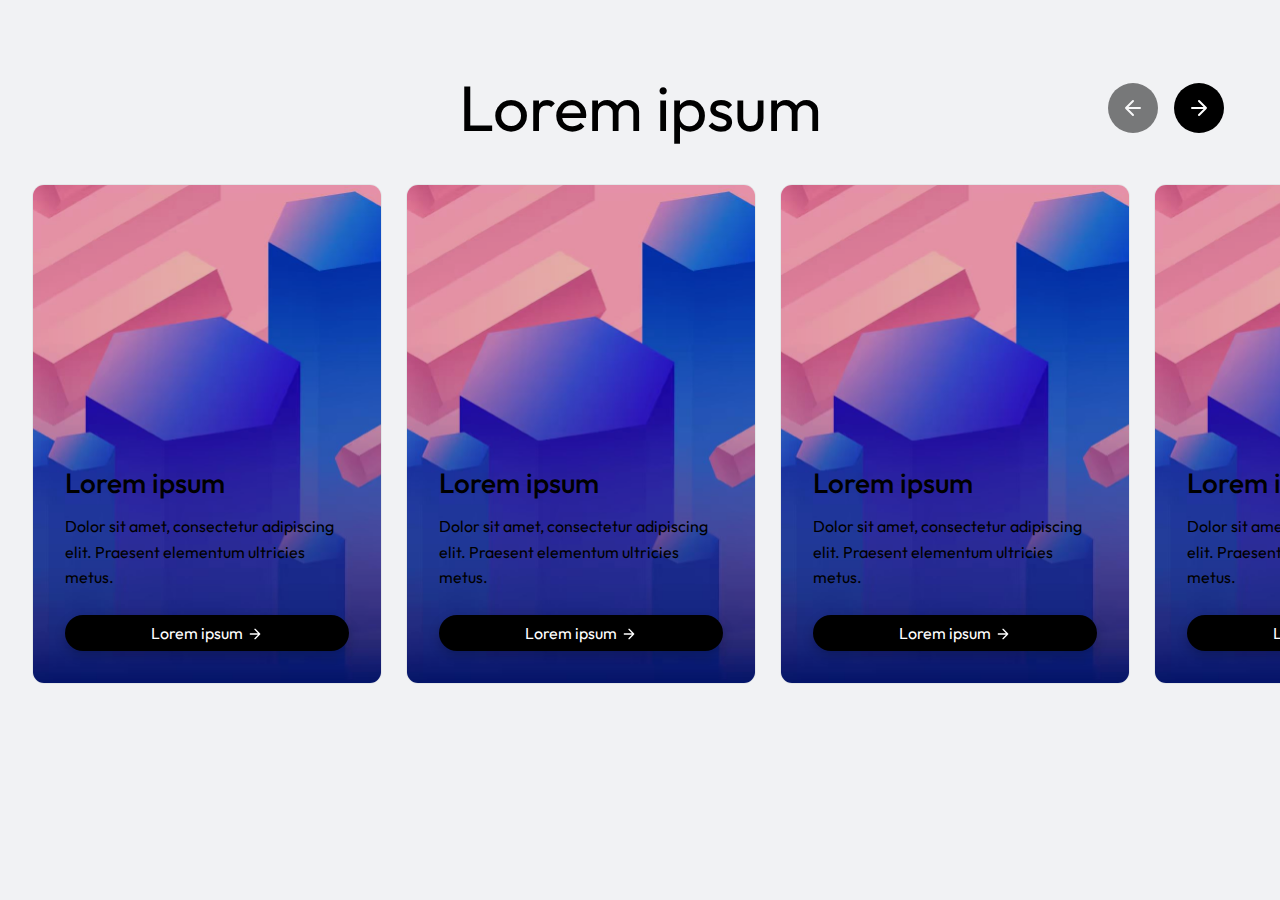
==== src/scripts/generation/modern-design/carousel/full-image/index.html @ d7439a35 "MAINT - Ajustements dans l'arborescence des Web Components et séparation de fichiers" ====
<!DOCTYPE html>
<html lang="fr">

<head>
    <meta charset="UTF-8">
    <meta name="viewport" content="width=device-width, initial-scale=1.0">
    <title>Carousel - Full image</title>
    <link rel="stylesheet" href="../../../../../../styles/global.css">
    <link rel="stylesheet" href="../../../../../styles/components/modern-design/carousel/full-image/style.css">
</head>

<body>

    <section class="carousel-section">
        <div class="container">
            <div class="carousel-header">
                <h2>Lorem ipsum</h2>
                <div class="carousel-controls">
                    <button class="carousel-prev">
                        <svg width="24" height="24" viewBox="0 0 24 24" fill="none" xmlns="http://www.w3.org/2000/svg">
                            <path d="M19 12H5M5 12L12 19M5 12L12 5" stroke="currentColor" stroke-width="2"
                                stroke-linecap="round" stroke-linejoin="round" />
                        </svg>
                    </button>
                    <button class="carousel-next">
                        <svg width="24" height="24" viewBox="0 0 24 24" fill="none" xmlns="http://www.w3.org/2000/svg">
                            <path d="M5 12H19M19 12L12 5M19 12L12 19" stroke="currentColor" stroke-width="2"
                                stroke-linecap="round" stroke-linejoin="round" />
                        </svg>
                    </button>
                </div>
            </div>
            <div class="carousel">
                <div class="carousel-container">
                    <div class="carousel-track">

                        <div class="carousel-card">
                            <img src="../../../../../assets/images/illustrations/1.jpg" alt="Illustration">
                            <div class="card-background"></div>
                            <div class="card-content">
                                <h3>Lorem ipsum</h3>
                                <p>Dolor sit amet, consectetur adipiscing elit. Praesent elementum ultricies metus.</p>
                                <div class="buttons-container">
                                    <button class="more-info-button">
                                        <a href="#">
                                            <p>Lorem ipsum</p>
                                            <span class="arrow-icon">
                                                <svg class="arrow" width="16" height="16" viewBox="0 0 24 24"
                                                    fill="none" xmlns="http://www.w3.org/2000/svg">
                                                    <path d="M5 12H19M19 12L12 5M19 12L12 19" stroke="currentColor"
                                                        stroke-width="2" stroke-linecap="round"
                                                        stroke-linejoin="round" />
                                                </svg>
                                            </span>
                                        </a>
                                    </button>
                                </div>
                            </div>
                        </div>

                        <div class="carousel-card">
                            <img src="../../../../../assets/images/illustrations/1.jpg" alt="Illustration">
                            <div class="card-background"></div>
                            <div class="card-content">
                                <h3>Lorem ipsum</h3>
                                <p>Dolor sit amet, consectetur adipiscing elit. Praesent elementum ultricies metus.</p>
                                <div class="buttons-container">
                                    <button class="more-info-button">
                                        <a href="#">
                                            <p>Lorem ipsum</p>
                                            <span class="arrow-icon">
                                                <svg class="arrow" width="16" height="16" viewBox="0 0 24 24"
                                                    fill="none" xmlns="http://www.w3.org/2000/svg">
                                                    <path d="M5 12H19M19 12L12 5M19 12L12 19" stroke="currentColor"
                                                        stroke-width="2" stroke-linecap="round"
                                                        stroke-linejoin="round" />
                                                </svg>
                                            </span>
                                        </a>
                                    </button>
                                </div>
                            </div>
                        </div>

                        <div class="carousel-card">
                            <img src="../../../../../assets/images/illustrations/1.jpg" alt="Illustration">
                            <div class="card-background"></div>
                            <div class="card-content">
                                <h3>Lorem ipsum</h3>
                                <p>Dolor sit amet, consectetur adipiscing elit. Praesent elementum ultricies metus.</p>
                                <div class="buttons-container">
                                    <button class="more-info-button">
                                        <a href="#">
                                            <p>Lorem ipsum</p>
                                            <span class="arrow-icon">
                                                <svg class="arrow" width="16" height="16" viewBox="0 0 24 24"
                                                    fill="none" xmlns="http://www.w3.org/2000/svg">
                                                    <path d="M5 12H19M19 12L12 5M19 12L12 19" stroke="currentColor"
                                                        stroke-width="2" stroke-linecap="round"
                                                        stroke-linejoin="round" />
                                                </svg>
                                            </span>
                                        </a>
                                    </button>
                                </div>
                            </div>
                        </div>

                        <div class="carousel-card">
                            <img src="../../../../../assets/images/illustrations/1.jpg" alt="Illustration">
                            <div class="card-background"></div>
                            <div class="card-content">
                                <h3>Lorem ipsum</h3>
                                <p>Dolor sit amet, consectetur adipiscing elit. Praesent elementum ultricies metus.</p>
                                <div class="buttons-container">
                                    <button class="more-info-button">
                                        <a href="#">
                                            <p>Lorem ipsum</p>
                                            <span class="arrow-icon">
                                                <svg class="arrow" width="16" height="16" viewBox="0 0 24 24"
                                                    fill="none" xmlns="http://www.w3.org/2000/svg">
                                                    <path d="M5 12H19M19 12L12 5M19 12L12 19" stroke="currentColor"
                                                        stroke-width="2" stroke-linecap="round"
                                                        stroke-linejoin="round" />
                                                </svg>
                                            </span>
                                        </a>
                                    </button>
                                </div>
                            </div>
                        </div>

                        <div class="carousel-card">
                            <img src="../../../../../assets/images/illustrations/1.jpg" alt="Illustration">
                            <div class="card-background"></div>
                            <div class="card-content">
                                <h3>Lorem ipsum</h3>
                                <p>Dolor sit amet, consectetur adipiscing elit. Praesent elementum ultricies metus.</p>
                                <div class="buttons-container">
                                    <button class="more-info-button">
                                        <a href="#">
                                            <p>Lorem ipsum</p>
                                            <span class="arrow-icon">
                                                <svg class="arrow" width="16" height="16" viewBox="0 0 24 24"
                                                    fill="none" xmlns="http://www.w3.org/2000/svg">
                                                    <path d="M5 12H19M19 12L12 5M19 12L12 19" stroke="currentColor"
                                                        stroke-width="2" stroke-linecap="round"
                                                        stroke-linejoin="round" />
                                                </svg>
                                            </span>
                                        </a>
                                    </button>
                                </div>
                            </div>
                        </div>

                        <div class="carousel-card">
                            <img src="../../../../../assets/images/illustrations/1.jpg" alt="Illustration">
                            <div class="card-background"></div>
                            <div class="card-content">
                                <h3>Lorem ipsum</h3>
                                <p>Dolor sit amet, consectetur adipiscing elit. Praesent elementum ultricies metus.</p>
                                <div class="buttons-container">
                                    <button class="more-info-button">
                                        <a href="#">
                                            <p>Lorem ipsum</p>
                                            <span class="arrow-icon">
                                                <svg class="arrow" width="16" height="16" viewBox="0 0 24 24"
                                                    fill="none" xmlns="http://www.w3.org/2000/svg">
                                                    <path d="M5 12H19M19 12L12 5M19 12L12 19" stroke="currentColor"
                                                        stroke-width="2" stroke-linecap="round"
                                                        stroke-linejoin="round" />
                                                </svg>
                                            </span>
                                        </a>
                                    </button>
                                </div>
                            </div>
                        </div>

                        <div class="carousel-card">
                            <img src="../../../../../assets/images/illustrations/1.jpg" alt="Illustration">
                            <div class="card-background"></div>
                            <div class="card-content">
                                <h3>Lorem ipsum</h3>
                                <p>Dolor sit amet, consectetur adipiscing elit. Praesent elementum ultricies metus.</p>
                                <div class="buttons-container">
                                    <button class="more-info-button">
                                        <a href="#">
                                            <p>Lorem ipsum</p>
                                            <span class="arrow-icon">
                                                <svg class="arrow" width="16" height="16" viewBox="0 0 24 24"
                                                    fill="none" xmlns="http://www.w3.org/2000/svg">
                                                    <path d="M5 12H19M19 12L12 5M19 12L12 19" stroke="currentColor"
                                                        stroke-width="2" stroke-linecap="round"
                                                        stroke-linejoin="round" />
                                                </svg>
                                            </span>
                                        </a>
                                    </button>
                                </div>
                            </div>
                        </div>

                        <div class="carousel-card">
                            <img src="../../../../../assets/images/illustrations/1.jpg" alt="Illustration">
                            <div class="card-background"></div>
                            <div class="card-content">
                                <h3>Lorem ipsum</h3>
                                <p>Dolor sit amet, consectetur adipiscing elit. Praesent elementum ultricies metus.</p>
                                <div class="buttons-container">
                                    <button class="more-info-button">
                                        <a href="#">
                                            <p>Lorem ipsum</p>
                                            <span class="arrow-icon">
                                                <svg class="arrow" width="16" height="16" viewBox="0 0 24 24"
                                                    fill="none" xmlns="http://www.w3.org/2000/svg">
                                                    <path d="M5 12H19M19 12L12 5M19 12L12 19" stroke="currentColor"
                                                        stroke-width="2" stroke-linecap="round"
                                                        stroke-linejoin="round" />
                                                </svg>
                                            </span>
                                        </a>
                                    </button>
                                </div>
                            </div>
                        </div>

                    </div>
                </div>
            </div>
        </div>
    </section>

    <script src="../../../../../scripts/components/carousel.js"></script>
</body>

</html>
---- src/styles/components/modern-design/carousel/full-image/style.css ----
@import url("../../../../global.css");

.carousel-section {
  overflow-x: hidden;
}

.carousel-header {
  display: flex;
  justify-content: flex-end;
  align-items: center;
  height: 6.5rem;
  margin: var(--margin-24);
  position: relative;
}

.carousel-header h2 {
  color: var(--clr-primary-100);
  font-size: clamp(3rem, 5vw, 4rem);
  font-weight: normal;
  margin: 0;
  position: absolute;
  left: 50%;
  transform: translateX(-50%);
}

.carousel-controls {
  display: flex;
  gap: 16px;
}

.carousel-controls button {
  background: var(--clr-primary-100);
  border: none;
  border-radius: 50%;
  width: 50px;
  height: 50px;
  color: var(--clr-neutral-0);
  cursor: pointer;
  display: flex;
  align-items: center;
  justify-content: center;
  transition: background 0.3s ease;
}

.carousel-controls button:hover {
  background: var(--clr-primary-90);
}

.carousel-controls button:disabled {
  cursor: not-allowed;
  background: var(--clr-primary-100);
}

.carousel-controls button .arrow-icon {
  display: flex;
  align-items: center;
  justify-content: center;
}

.carousel-controls button .arrow {
  width: 24px;
  height: 24px;
}

.carousel {
  position: relative;
  overflow: visible;
  width: 100%;
  margin: 0 auto;
  cursor: grab;
}

.carousel-container {
  display: flex;
  transition: transform 0.3s ease-out;
  width: auto;
}

.carousel-track {
  display: flex;
  gap: var(--padding-24);
  padding-bottom: var(--padding-16);
  user-select: none;
  overflow: visible;
}

.carousel-card {
  flex: 0 0 auto;
  width: 350px;
  height: 500px;
  position: relative;
  border-radius: var(--border-radius-12);
  overflow: hidden;
  background-color: var(--clr-card);
  border: 1px solid var(--clr-primary-10);
  transition: transform 0.15s ease-out, box-shadow 0.15s ease-out;
  user-select: none;
  z-index: 1;
}

.carousel-card:active {
  cursor: grabbing;
}

.carousel-card:hover {
  transform: none;
}

.carousel-card:hover img {
  transform: scale(1.1);
  transition: transform 0.5s ease;
}

.carousel-card img {
  width: 100%;
  height: 100%;
  object-fit: cover;
  transition: transform 0.5s ease;
}

.carousel-card .card-background {
  position: absolute;
  top: 0;
  left: 0;
  right: 0;
  bottom: 0;
  background: rgba(0, 0, 0, 0.1);
  z-index: 1;
}

.carousel-card .card-content {
  position: absolute;
  left: 0;
  right: 0;
  bottom: 0;
  color: var(--clr-neutral-100);
  padding: var(--padding-32);
  display: flex;
  flex-direction: column;
  justify-content: flex-start;
  text-align: left;
  z-index: 2;
  gap: 8px;
  user-select: none;
}

.carousel-card .card-content h3 {
  margin: 0;
  font-size: clamp(1.25rem, 5vw, 1.75rem);
  font-weight: 500;
}

.carousel-card .card-content p {
  margin: 0;
  font-size: 1rem;
  margin-bottom: 16px;
}

.carousel-card .card-content .buttons-container {
  display: flex;
  flex-direction: column;
  gap: 16px;
  width: 100%;
}

.carousel-card .card-content .buttons-container button {
  width: 100%;
  height: auto;
}

.carousel-card .card-content .buttons-container:only-child {
  justify-content: stretch;
}

.carousel-card .card-content .buttons-container button:only-child {
  flex-grow: 0;
  width: 100%;
  margin: 0;
}

.more-info-button {
  background-color: var(--clr-primary-100);
  color: var(--clr-primary-0);
  padding: 0.5rem 1rem;
  border-radius: 20px;
  text-decoration: none;
  transition: all 0.2s cubic-bezier(0.3, 0.7, 0.4, 1.5);
  position: relative;
  box-shadow: 0 4px 12px rgba(0, 0, 0, 0.2);
  display: inline-flex;
  align-items: center;
  border: none;
  cursor: pointer;
  font-size: 1rem;
  font-family: inherit;
  width: fit-content;
}

.more-info-button:hover {
  transform: scale(1.025);
  box-shadow: 0 6px 16px rgba(0, 0, 0, 0.3);
}

.more-info-button a {
  color: inherit;
  text-decoration: none;
  display: inline-flex;
  align-items: center;
  justify-content: center;
  width: 100%;
  height: 100%;
}

.carousel-card .card-content .more-info-button p {
  margin-bottom: 0;
}

.more-info-button .arrow-icon {
  margin-top: 1px;
  margin-left: 4px;
  display: inline-flex;
  align-items: center;
  justify-content: center;
  width: auto;
  overflow: visible;
}

.more-info-button .arrow {
  position: relative;
  top: 0;
  left: auto;
  transform: none;
  transition: transform 0.3s ease-out;
  width: 16px;
  height: 16px;
  color: var(--clr-neutral-0);
  opacity: 1;
}

.more-info-button:hover .arrow {
  transform: translateX(4px);
}

@media (max-width: 768px) {
  .carousel-section {
    overflow: hidden;
  }

  .carousel-card {
    width: 320px;
    height: 440px;
  }

  .carousel-controls {
    display: none;
  }

  .carousel-card .card-content {
    padding: var(--padding-24);
  }
}

@media (max-width: 345px) {
  .carousel-section {
    overflow: hidden;
  }

  .carousel-card {
    width: 250px;
    height: 350px;
  }

  .carousel-controls {
    display: none;
  }
}
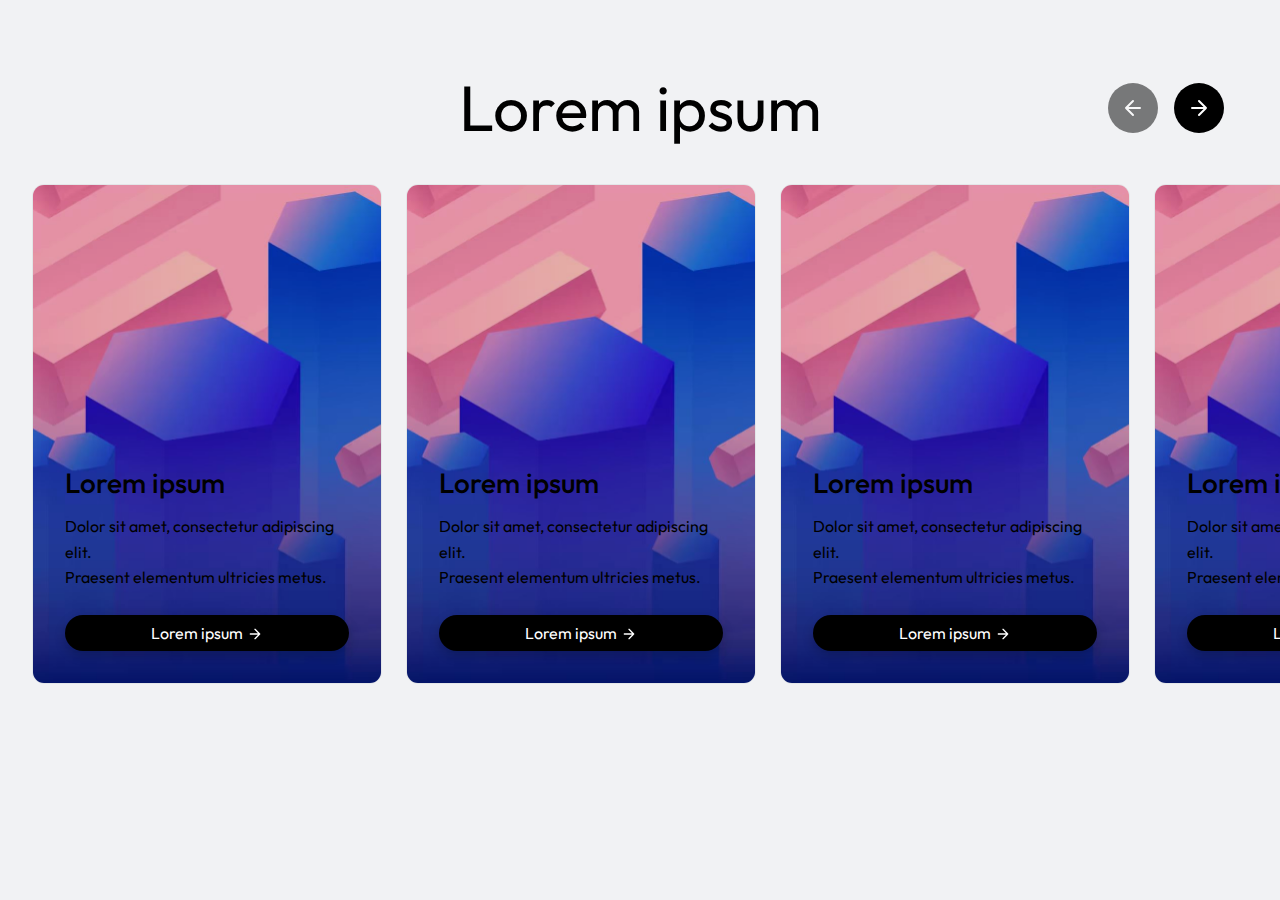
==== commit a3348029: "MAINT - Retours à la ligne des textes dans les différents composants" ====
--- a/src/scripts/generation/modern-design/carousel/full-image/index.html
+++ b/src/scripts/generation/modern-design/carousel/full-image/index.html
@@ -33,199 +33,255 @@
             <div class="carousel">
                 <div class="carousel-container">
                     <div class="carousel-track">
-
-                        <div class="carousel-card">
-                            <img src="../../../../../assets/images/illustrations/1.jpg" alt="Illustration">
-                            <div class="card-background"></div>
-                            <div class="card-content">
-                                <h3>Lorem ipsum</h3>
-                                <p>Dolor sit amet, consectetur adipiscing elit. Praesent elementum ultricies metus.</p>
-                                <div class="buttons-container">
-                                    <button class="more-info-button">
-                                        <a href="#">
-                                            <p>Lorem ipsum</p>
-                                            <span class="arrow-icon">
-                                                <svg class="arrow" width="16" height="16" viewBox="0 0 24 24"
-                                                    fill="none" xmlns="http://www.w3.org/2000/svg">
-                                                    <path d="M5 12H19M19 12L12 5M19 12L12 19" stroke="currentColor"
-                                                        stroke-width="2" stroke-linecap="round"
-                                                        stroke-linejoin="round" />
-                                                </svg>
-                                            </span>
-                                        </a>
-                                    </button>
-                                </div>
-                            </div>
-                        </div>
-
-                        <div class="carousel-card">
-                            <img src="../../../../../assets/images/illustrations/1.jpg" alt="Illustration">
-                            <div class="card-background"></div>
-                            <div class="card-content">
-                                <h3>Lorem ipsum</h3>
-                                <p>Dolor sit amet, consectetur adipiscing elit. Praesent elementum ultricies metus.</p>
-                                <div class="buttons-container">
-                                    <button class="more-info-button">
-                                        <a href="#">
-                                            <p>Lorem ipsum</p>
-                                            <span class="arrow-icon">
-                                                <svg class="arrow" width="16" height="16" viewBox="0 0 24 24"
-                                                    fill="none" xmlns="http://www.w3.org/2000/svg">
-                                                    <path d="M5 12H19M19 12L12 5M19 12L12 19" stroke="currentColor"
-                                                        stroke-width="2" stroke-linecap="round"
-                                                        stroke-linejoin="round" />
-                                                </svg>
-                                            </span>
-                                        </a>
-                                    </button>
-                                </div>
-                            </div>
-                        </div>
-
-                        <div class="carousel-card">
-                            <img src="../../../../../assets/images/illustrations/1.jpg" alt="Illustration">
-                            <div class="card-background"></div>
-                            <div class="card-content">
-                                <h3>Lorem ipsum</h3>
-                                <p>Dolor sit amet, consectetur adipiscing elit. Praesent elementum ultricies metus.</p>
-                                <div class="buttons-container">
-                                    <button class="more-info-button">
-                                        <a href="#">
-                                            <p>Lorem ipsum</p>
-                                            <span class="arrow-icon">
-                                                <svg class="arrow" width="16" height="16" viewBox="0 0 24 24"
-                                                    fill="none" xmlns="http://www.w3.org/2000/svg">
-                                                    <path d="M5 12H19M19 12L12 5M19 12L12 19" stroke="currentColor"
-                                                        stroke-width="2" stroke-linecap="round"
-                                                        stroke-linejoin="round" />
-                                                </svg>
-                                            </span>
-                                        </a>
-                                    </button>
-                                </div>
-                            </div>
-                        </div>
-
-                        <div class="carousel-card">
-                            <img src="../../../../../assets/images/illustrations/1.jpg" alt="Illustration">
-                            <div class="card-background"></div>
-                            <div class="card-content">
-                                <h3>Lorem ipsum</h3>
-                                <p>Dolor sit amet, consectetur adipiscing elit. Praesent elementum ultricies metus.</p>
-                                <div class="buttons-container">
-                                    <button class="more-info-button">
-                                        <a href="#">
-                                            <p>Lorem ipsum</p>
-                                            <span class="arrow-icon">
-                                                <svg class="arrow" width="16" height="16" viewBox="0 0 24 24"
-                                                    fill="none" xmlns="http://www.w3.org/2000/svg">
-                                                    <path d="M5 12H19M19 12L12 5M19 12L12 19" stroke="currentColor"
-                                                        stroke-width="2" stroke-linecap="round"
-                                                        stroke-linejoin="round" />
-                                                </svg>
-                                            </span>
-                                        </a>
-                                    </button>
-                                </div>
-                            </div>
-                        </div>
-
-                        <div class="carousel-card">
-                            <img src="../../../../../assets/images/illustrations/1.jpg" alt="Illustration">
-                            <div class="card-background"></div>
-                            <div class="card-content">
-                                <h3>Lorem ipsum</h3>
-                                <p>Dolor sit amet, consectetur adipiscing elit. Praesent elementum ultricies metus.</p>
-                                <div class="buttons-container">
-                                    <button class="more-info-button">
-                                        <a href="#">
-                                            <p>Lorem ipsum</p>
-                                            <span class="arrow-icon">
-                                                <svg class="arrow" width="16" height="16" viewBox="0 0 24 24"
-                                                    fill="none" xmlns="http://www.w3.org/2000/svg">
-                                                    <path d="M5 12H19M19 12L12 5M19 12L12 19" stroke="currentColor"
-                                                        stroke-width="2" stroke-linecap="round"
-                                                        stroke-linejoin="round" />
-                                                </svg>
-                                            </span>
-                                        </a>
-                                    </button>
-                                </div>
-                            </div>
-                        </div>
-
-                        <div class="carousel-card">
-                            <img src="../../../../../assets/images/illustrations/1.jpg" alt="Illustration">
-                            <div class="card-background"></div>
-                            <div class="card-content">
-                                <h3>Lorem ipsum</h3>
-                                <p>Dolor sit amet, consectetur adipiscing elit. Praesent elementum ultricies metus.</p>
-                                <div class="buttons-container">
-                                    <button class="more-info-button">
-                                        <a href="#">
-                                            <p>Lorem ipsum</p>
-                                            <span class="arrow-icon">
-                                                <svg class="arrow" width="16" height="16" viewBox="0 0 24 24"
-                                                    fill="none" xmlns="http://www.w3.org/2000/svg">
-                                                    <path d="M5 12H19M19 12L12 5M19 12L12 19" stroke="currentColor"
-                                                        stroke-width="2" stroke-linecap="round"
-                                                        stroke-linejoin="round" />
-                                                </svg>
-                                            </span>
-                                        </a>
-                                    </button>
-                                </div>
-                            </div>
-                        </div>
-
-                        <div class="carousel-card">
-                            <img src="../../../../../assets/images/illustrations/1.jpg" alt="Illustration">
-                            <div class="card-background"></div>
-                            <div class="card-content">
-                                <h3>Lorem ipsum</h3>
-                                <p>Dolor sit amet, consectetur adipiscing elit. Praesent elementum ultricies metus.</p>
-                                <div class="buttons-container">
-                                    <button class="more-info-button">
-                                        <a href="#">
-                                            <p>Lorem ipsum</p>
-                                            <span class="arrow-icon">
-                                                <svg class="arrow" width="16" height="16" viewBox="0 0 24 24"
-                                                    fill="none" xmlns="http://www.w3.org/2000/svg">
-                                                    <path d="M5 12H19M19 12L12 5M19 12L12 19" stroke="currentColor"
-                                                        stroke-width="2" stroke-linecap="round"
-                                                        stroke-linejoin="round" />
-                                                </svg>
-                                            </span>
-                                        </a>
-                                    </button>
-                                </div>
-                            </div>
-                        </div>
-
-                        <div class="carousel-card">
-                            <img src="../../../../../assets/images/illustrations/1.jpg" alt="Illustration">
-                            <div class="card-background"></div>
-                            <div class="card-content">
-                                <h3>Lorem ipsum</h3>
-                                <p>Dolor sit amet, consectetur adipiscing elit. Praesent elementum ultricies metus.</p>
-                                <div class="buttons-container">
-                                    <button class="more-info-button">
-                                        <a href="#">
-                                            <p>Lorem ipsum</p>
-                                            <span class="arrow-icon">
-                                                <svg class="arrow" width="16" height="16" viewBox="0 0 24 24"
-                                                    fill="none" xmlns="http://www.w3.org/2000/svg">
-                                                    <path d="M5 12H19M19 12L12 5M19 12L12 19" stroke="currentColor"
-                                                        stroke-width="2" stroke-linecap="round"
-                                                        stroke-linejoin="round" />
-                                                </svg>
-                                            </span>
-                                        </a>
-                                    </button>
-                                </div>
-                            </div>
-                        </div>
-
+                        <div class="carousel-card">
+                            <img src="../../../../../assets/images/illustrations/1.jpg" alt="Illustration">
+                            <div class="card-background"></div>
+                            <div class="card-content">
+                                <h3>Lorem ipsum</h3>
+                                <p>Dolor sit amet, consectetur adipiscing elit.<br>Praesent elementum ultricies metus.
+                                </p>
+                                <div class="buttons-container">
+                                    <button class="more-info-button">
+                                        <a href="#">
+                                            <p>Lorem ipsum</p>
+                                            <span class="arrow-icon">
+                                                <svg class="arrow" width="16" height="16" viewBox="0 0 24 24"
+                                                    fill="none" xmlns="http://www.w3.org/2000/svg">
+                                                    <path d="M5 12H19M19 12L12 5M19 12L12 19" stroke="currentColor"
+                                                        stroke-width="2" stroke-linecap="round"
+                                                        stroke-linejoin="round" />
+                                                </svg>
+                                            </span>
+                                        </a>
+                                    </button>
+                                </div>
+                            </div>
+                        </div>
+
+                        <div class="carousel-card">
+                            <img src="../../../../../assets/images/illustrations/1.jpg" alt="Illustration">
+                            <div class="card-background"></div>
+                            <div class="card-content">
+                                <h3>Lorem ipsum</h3>
+                                <p>Dolor sit amet, consectetur adipiscing elit.<br>Praesent elementum ultricies metus.
+                                </p>
+                                <div class="buttons-container">
+                                    <button class="more-info-button">
+                                        <a href="#">
+                                            <p>Lorem ipsum</p>
+                                            <span class="arrow-icon">
+                                                <svg class="arrow" width="16" height="16" viewBox="0 0 24 24"
+                                                    fill="none" xmlns="http://www.w3.org/2000/svg">
+                                                    <path d="M5 12H19M19 12L12 5M19 12L12 19" stroke="currentColor"
+                                                        stroke-width="2" stroke-linecap="round"
+                                                        stroke-linejoin="round" />
+                                                </svg>
+                                            </span>
+                                        </a>
+                                    </button>
+                                </div>
+                            </div>
+                        </div>
+
+                        <div class="carousel-card">
+                            <img src="../../../../../assets/images/illustrations/1.jpg" alt="Illustration">
+                            <div class="card-background"></div>
+                            <div class="card-content">
+                                <h3>Lorem ipsum</h3>
+                                <p>Dolor sit amet, consectetur adipiscing elit.<br>Praesent elementum ultricies metus.
+                                </p>
+                                <div class="buttons-container">
+                                    <button class="more-info-button">
+                                        <a href="#">
+                                            <p>Lorem ipsum</p>
+                                            <span class="arrow-icon">
+                                                <svg class="arrow" width="16" height="16" viewBox="0 0 24 24"
+                                                    fill="none" xmlns="http://www.w3.org/2000/svg">
+                                                    <path d="M5 12H19M19 12L12 5M19 12L12 19" stroke="currentColor"
+                                                        stroke-width="2" stroke-linecap="round"
+                                                        stroke-linejoin="round" />
+                                                </svg>
+                                            </span>
+                                        </a>
+                                    </button>
+                                </div>
+                            </div>
+                        </div>
+
+                        <div class="carousel-card">
+                            <img src="../../../../../assets/images/illustrations/1.jpg" alt="Illustration">
+                            <div class="card-background"></div>
+                            <div class="card-content">
+                                <h3>Lorem ipsum</h3>
+                                <p>Dolor sit amet, consectetur adipiscing elit.<br>Praesent elementum ultricies metus.
+                                </p>
+                                <div class="buttons-container">
+                                    <button class="more-info-button">
+                                        <a href="#">
+                                            <p>Lorem ipsum</p>
+                                            <span class="arrow-icon">
+                                                <svg class="arrow" width="16" height="16" viewBox="0 0 24 24"
+                                                    fill="none" xmlns="http://www.w3.org/2000/svg">
+                                                    <path d="M5 12H19M19 12L12 5M19 12L12 19" stroke="currentColor"
+                                                        stroke-width="2" stroke-linecap="round"
+                                                        stroke-linejoin="round" />
+                                                </svg>
+                                            </span>
+                                        </a>
+                                    </button>
+                                </div>
+                            </div>
+                        </div>
+
+                        <div class="carousel-card">
+                            <img src="../../../../../assets/images/illustrations/1.jpg" alt="Illustration">
+                            <div class="card-background"></div>
+                            <div class="card-content">
+                                <h3>Lorem ipsum</h3>
+                                <p>Dolor sit amet, consectetur adipiscing elit.<br>Praesent elementum ultricies metus.
+                                </p>
+                                <div class="buttons-container">
+                                    <button class="more-info-button">
+                                        <a href="#">
+                                            <p>Lorem ipsum</p>
+                                            <span class="arrow-icon">
+                                                <svg class="arrow" width="16" height="16" viewBox="0 0 24 24"
+                                                    fill="none" xmlns="http://www.w3.org/2000/svg">
+                                                    <path d="M5 12H19M19 12L12 5M19 12L12 19" stroke="currentColor"
+                                                        stroke-width="2" stroke-linecap="round"
+                                                        stroke-linejoin="round" />
+                                                </svg>
+                                            </span>
+                                        </a>
+                                    </button>
+                                </div>
+                            </div>
+                        </div>
+
+                        <div class="carousel-card">
+                            <img src="../../../../../assets/images/illustrations/1.jpg" alt="Illustration">
+                            <div class="card-background"></div>
+                            <div class="card-content">
+                                <h3>Lorem ipsum</h3>
+                                <p>Dolor sit amet, consectetur adipiscing elit.<br>Praesent elementum ultricies metus.
+                                </p>
+                                <div class="buttons-container">
+                                    <button class="more-info-button">
+                                        <a href="#">
+                                            <p>Lorem ipsum</p>
+                                            <span class="arrow-icon">
+                                                <svg class="arrow" width="16" height="16" viewBox="0 0 24 24"
+                                                    fill="none" xmlns="http://www.w3.org/2000/svg">
+                                                    <path d="M5 12H19M19 12L12 5M19 12L12 19" stroke="currentColor"
+                                                        stroke-width="2" stroke-linecap="round"
+                                                        stroke-linejoin="round" />
+                                                </svg>
+                                            </span>
+                                        </a>
+                                    </button>
+                                </div>
+                            </div>
+                        </div>
+
+                        <div class="carousel-card">
+                            <img src="../../../../../assets/images/illustrations/1.jpg" alt="Illustration">
+                            <div class="card-background"></div>
+                            <div class="card-content">
+                                <h3>Lorem ipsum</h3>
+                                <p>Dolor sit amet, consectetur adipiscing elit.<br>Praesent elementum ultricies metus.
+                                </p>
+                                <div class="buttons-container">
+                                    <button class="more-info-button">
+                                        <a href="#">
+                                            <p>Lorem ipsum</p>
+                                            <span class="arrow-icon">
+                                                <svg class="arrow" width="16" height="16" viewBox="0 0 24 24"
+                                                    fill="none" xmlns="http://www.w3.org/2000/svg">
+                                                    <path d="M5 12H19M19 12L12 5M19 12L12 19" stroke="currentColor"
+                                                        stroke-width="2" stroke-linecap="round"
+                                                        stroke-linejoin="round" />
+                                                </svg>
+                                            </span>
+                                        </a>
+                                    </button>
+                                </div>
+                            </div>
+                        </div>
+
+                        <div class="carousel-card">
+                            <img src="../../../../../assets/images/illustrations/1.jpg" alt="Illustration">
+                            <div class="card-background"></div>
+                            <div class="card-content">
+                                <h3>Lorem ipsum</h3>
+                                <p>Dolor sit amet, consectetur adipiscing elit.<br>Praesent elementum ultricies metus.
+                                </p>
+                                <div class="buttons-container">
+                                    <button class="more-info-button">
+                                        <a href="#">
+                                            <p>Lorem ipsum</p>
+                                            <span class="arrow-icon">
+                                                <svg class="arrow" width="16" height="16" viewBox="0 0 24 24"
+                                                    fill="none" xmlns="http://www.w3.org/2000/svg">
+                                                    <path d="M5 12H19M19 12L12 5M19 12L12 19" stroke="currentColor"
+                                                        stroke-width="2" stroke-linecap="round"
+                                                        stroke-linejoin="round" />
+                                                </svg>
+                                            </span>
+                                        </a>
+                                    </button>
+                                </div>
+                            </div>
+                        </div>
+
+                        <div class="carousel-card">
+                            <img src="../../../../../assets/images/illustrations/1.jpg" alt="Illustration">
+                            <div class="card-background"></div>
+                            <div class="card-content">
+                                <h3>Lorem ipsum</h3>
+                                <p>Dolor sit amet, consectetur adipiscing elit.<br>Praesent elementum ultricies metus.
+                                </p>
+                                <div class="buttons-container">
+                                    <button class="more-info-button">
+                                        <a href="#">
+                                            <p>Lorem ipsum</p>
+                                            <span class="arrow-icon">
+                                                <svg class="arrow" width="16" height="16" viewBox="0 0 24 24"
+                                                    fill="none" xmlns="http://www.w3.org/2000/svg">
+                                                    <path d="M5 12H19M19 12L12 5M19 12L12 19" stroke="currentColor"
+                                                        stroke-width="2" stroke-linecap="round"
+                                                        stroke-linejoin="round" />
+                                                </svg>
+                                            </span>
+                                        </a>
+                                    </button>
+                                </div>
+                            </div>
+                        </div>
+
+                        <div class="carousel-card">
+                            <img src="../../../../../assets/images/illustrations/1.jpg" alt="Illustration">
+                            <div class="card-background"></div>
+                            <div class="card-content">
+                                <h3>Lorem ipsum</h3>
+                                <p>Dolor sit amet, consectetur adipiscing elit.<br>Praesent elementum ultricies metus.
+                                </p>
+                                <div class="buttons-container">
+                                    <button class="more-info-button">
+                                        <a href="#">
+                                            <p>Lorem ipsum</p>
+                                            <span class="arrow-icon">
+                                                <svg class="arrow" width="16" height="16" viewBox="0 0 24 24"
+                                                    fill="none" xmlns="http://www.w3.org/2000/svg">
+                                                    <path d="M5 12H19M19 12L12 5M19 12L12 19" stroke="currentColor"
+                                                        stroke-width="2" stroke-linecap="round"
+                                                        stroke-linejoin="round" />
+                                                </svg>
+                                            </span>
+                                        </a>
+                                    </button>
+                                </div>
+                            </div>
+                        </div>
                     </div>
                 </div>
             </div>
--- a/src/styles/components/modern-design/carousel/full-image/style.css
+++ b/src/styles/components/modern-design/carousel/full-image/style.css
@@ -11,6 +11,7 @@
   height: 6.5rem;
   margin: var(--margin-24);
   position: relative;
+  white-space: nowrap;
 }
 
 .carousel-header h2 {
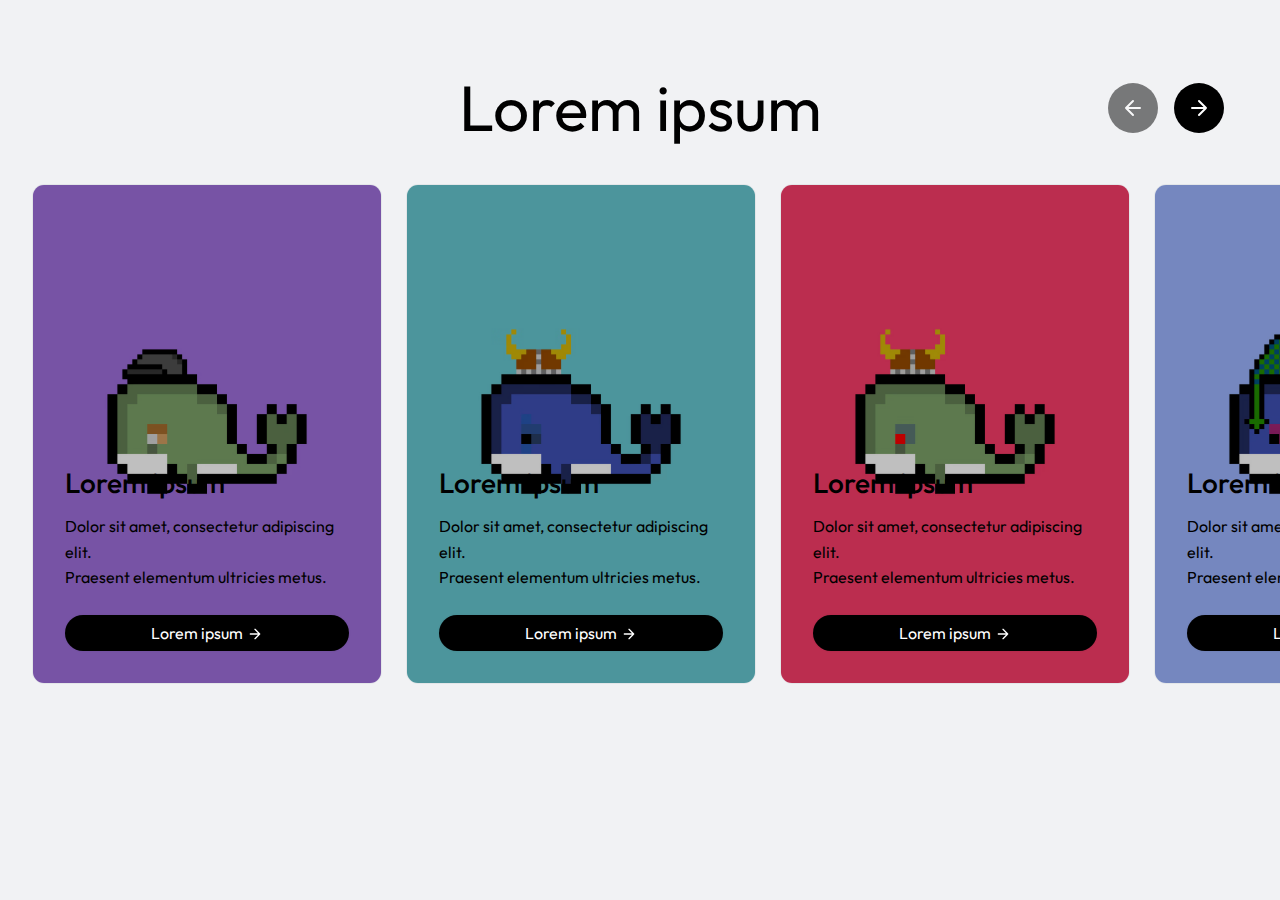
==== commit b8bb8798: "FEATURE - Ajout de nouvelles images et remplacement des anciennes + ajustements divers liés au desig" ====
--- a/src/scripts/generation/modern-design/carousel/full-image/index.html
+++ b/src/scripts/generation/modern-design/carousel/full-image/index.html
@@ -59,207 +59,207 @@
                         </div>
 
                         <div class="carousel-card">
-                            <img src="../../../../../assets/images/illustrations/1.jpg" alt="Illustration">
-                            <div class="card-background"></div>
-                            <div class="card-content">
-                                <h3>Lorem ipsum</h3>
-                                <p>Dolor sit amet, consectetur adipiscing elit.<br>Praesent elementum ultricies metus.
-                                </p>
-                                <div class="buttons-container">
-                                    <button class="more-info-button">
-                                        <a href="#">
-                                            <p>Lorem ipsum</p>
-                                            <span class="arrow-icon">
-                                                <svg class="arrow" width="16" height="16" viewBox="0 0 24 24"
-                                                    fill="none" xmlns="http://www.w3.org/2000/svg">
-                                                    <path d="M5 12H19M19 12L12 5M19 12L12 19" stroke="currentColor"
-                                                        stroke-width="2" stroke-linecap="round"
-                                                        stroke-linejoin="round" />
-                                                </svg>
-                                            </span>
-                                        </a>
-                                    </button>
-                                </div>
-                            </div>
-                        </div>
-
-                        <div class="carousel-card">
-                            <img src="../../../../../assets/images/illustrations/1.jpg" alt="Illustration">
-                            <div class="card-background"></div>
-                            <div class="card-content">
-                                <h3>Lorem ipsum</h3>
-                                <p>Dolor sit amet, consectetur adipiscing elit.<br>Praesent elementum ultricies metus.
-                                </p>
-                                <div class="buttons-container">
-                                    <button class="more-info-button">
-                                        <a href="#">
-                                            <p>Lorem ipsum</p>
-                                            <span class="arrow-icon">
-                                                <svg class="arrow" width="16" height="16" viewBox="0 0 24 24"
-                                                    fill="none" xmlns="http://www.w3.org/2000/svg">
-                                                    <path d="M5 12H19M19 12L12 5M19 12L12 19" stroke="currentColor"
-                                                        stroke-width="2" stroke-linecap="round"
-                                                        stroke-linejoin="round" />
-                                                </svg>
-                                            </span>
-                                        </a>
-                                    </button>
-                                </div>
-                            </div>
-                        </div>
-
-                        <div class="carousel-card">
-                            <img src="../../../../../assets/images/illustrations/1.jpg" alt="Illustration">
-                            <div class="card-background"></div>
-                            <div class="card-content">
-                                <h3>Lorem ipsum</h3>
-                                <p>Dolor sit amet, consectetur adipiscing elit.<br>Praesent elementum ultricies metus.
-                                </p>
-                                <div class="buttons-container">
-                                    <button class="more-info-button">
-                                        <a href="#">
-                                            <p>Lorem ipsum</p>
-                                            <span class="arrow-icon">
-                                                <svg class="arrow" width="16" height="16" viewBox="0 0 24 24"
-                                                    fill="none" xmlns="http://www.w3.org/2000/svg">
-                                                    <path d="M5 12H19M19 12L12 5M19 12L12 19" stroke="currentColor"
-                                                        stroke-width="2" stroke-linecap="round"
-                                                        stroke-linejoin="round" />
-                                                </svg>
-                                            </span>
-                                        </a>
-                                    </button>
-                                </div>
-                            </div>
-                        </div>
-
-                        <div class="carousel-card">
-                            <img src="../../../../../assets/images/illustrations/1.jpg" alt="Illustration">
-                            <div class="card-background"></div>
-                            <div class="card-content">
-                                <h3>Lorem ipsum</h3>
-                                <p>Dolor sit amet, consectetur adipiscing elit.<br>Praesent elementum ultricies metus.
-                                </p>
-                                <div class="buttons-container">
-                                    <button class="more-info-button">
-                                        <a href="#">
-                                            <p>Lorem ipsum</p>
-                                            <span class="arrow-icon">
-                                                <svg class="arrow" width="16" height="16" viewBox="0 0 24 24"
-                                                    fill="none" xmlns="http://www.w3.org/2000/svg">
-                                                    <path d="M5 12H19M19 12L12 5M19 12L12 19" stroke="currentColor"
-                                                        stroke-width="2" stroke-linecap="round"
-                                                        stroke-linejoin="round" />
-                                                </svg>
-                                            </span>
-                                        </a>
-                                    </button>
-                                </div>
-                            </div>
-                        </div>
-
-                        <div class="carousel-card">
-                            <img src="../../../../../assets/images/illustrations/1.jpg" alt="Illustration">
-                            <div class="card-background"></div>
-                            <div class="card-content">
-                                <h3>Lorem ipsum</h3>
-                                <p>Dolor sit amet, consectetur adipiscing elit.<br>Praesent elementum ultricies metus.
-                                </p>
-                                <div class="buttons-container">
-                                    <button class="more-info-button">
-                                        <a href="#">
-                                            <p>Lorem ipsum</p>
-                                            <span class="arrow-icon">
-                                                <svg class="arrow" width="16" height="16" viewBox="0 0 24 24"
-                                                    fill="none" xmlns="http://www.w3.org/2000/svg">
-                                                    <path d="M5 12H19M19 12L12 5M19 12L12 19" stroke="currentColor"
-                                                        stroke-width="2" stroke-linecap="round"
-                                                        stroke-linejoin="round" />
-                                                </svg>
-                                            </span>
-                                        </a>
-                                    </button>
-                                </div>
-                            </div>
-                        </div>
-
-                        <div class="carousel-card">
-                            <img src="../../../../../assets/images/illustrations/1.jpg" alt="Illustration">
-                            <div class="card-background"></div>
-                            <div class="card-content">
-                                <h3>Lorem ipsum</h3>
-                                <p>Dolor sit amet, consectetur adipiscing elit.<br>Praesent elementum ultricies metus.
-                                </p>
-                                <div class="buttons-container">
-                                    <button class="more-info-button">
-                                        <a href="#">
-                                            <p>Lorem ipsum</p>
-                                            <span class="arrow-icon">
-                                                <svg class="arrow" width="16" height="16" viewBox="0 0 24 24"
-                                                    fill="none" xmlns="http://www.w3.org/2000/svg">
-                                                    <path d="M5 12H19M19 12L12 5M19 12L12 19" stroke="currentColor"
-                                                        stroke-width="2" stroke-linecap="round"
-                                                        stroke-linejoin="round" />
-                                                </svg>
-                                            </span>
-                                        </a>
-                                    </button>
-                                </div>
-                            </div>
-                        </div>
-
-                        <div class="carousel-card">
-                            <img src="../../../../../assets/images/illustrations/1.jpg" alt="Illustration">
-                            <div class="card-background"></div>
-                            <div class="card-content">
-                                <h3>Lorem ipsum</h3>
-                                <p>Dolor sit amet, consectetur adipiscing elit.<br>Praesent elementum ultricies metus.
-                                </p>
-                                <div class="buttons-container">
-                                    <button class="more-info-button">
-                                        <a href="#">
-                                            <p>Lorem ipsum</p>
-                                            <span class="arrow-icon">
-                                                <svg class="arrow" width="16" height="16" viewBox="0 0 24 24"
-                                                    fill="none" xmlns="http://www.w3.org/2000/svg">
-                                                    <path d="M5 12H19M19 12L12 5M19 12L12 19" stroke="currentColor"
-                                                        stroke-width="2" stroke-linecap="round"
-                                                        stroke-linejoin="round" />
-                                                </svg>
-                                            </span>
-                                        </a>
-                                    </button>
-                                </div>
-                            </div>
-                        </div>
-
-                        <div class="carousel-card">
-                            <img src="../../../../../assets/images/illustrations/1.jpg" alt="Illustration">
-                            <div class="card-background"></div>
-                            <div class="card-content">
-                                <h3>Lorem ipsum</h3>
-                                <p>Dolor sit amet, consectetur adipiscing elit.<br>Praesent elementum ultricies metus.
-                                </p>
-                                <div class="buttons-container">
-                                    <button class="more-info-button">
-                                        <a href="#">
-                                            <p>Lorem ipsum</p>
-                                            <span class="arrow-icon">
-                                                <svg class="arrow" width="16" height="16" viewBox="0 0 24 24"
-                                                    fill="none" xmlns="http://www.w3.org/2000/svg">
-                                                    <path d="M5 12H19M19 12L12 5M19 12L12 19" stroke="currentColor"
-                                                        stroke-width="2" stroke-linecap="round"
-                                                        stroke-linejoin="round" />
-                                                </svg>
-                                            </span>
-                                        </a>
-                                    </button>
-                                </div>
-                            </div>
-                        </div>
-
-                        <div class="carousel-card">
-                            <img src="../../../../../assets/images/illustrations/1.jpg" alt="Illustration">
+                            <img src="../../../../../assets/images/illustrations/2.jpg" alt="Illustration">
+                            <div class="card-background"></div>
+                            <div class="card-content">
+                                <h3>Lorem ipsum</h3>
+                                <p>Dolor sit amet, consectetur adipiscing elit.<br>Praesent elementum ultricies metus.
+                                </p>
+                                <div class="buttons-container">
+                                    <button class="more-info-button">
+                                        <a href="#">
+                                            <p>Lorem ipsum</p>
+                                            <span class="arrow-icon">
+                                                <svg class="arrow" width="16" height="16" viewBox="0 0 24 24"
+                                                    fill="none" xmlns="http://www.w3.org/2000/svg">
+                                                    <path d="M5 12H19M19 12L12 5M19 12L12 19" stroke="currentColor"
+                                                        stroke-width="2" stroke-linecap="round"
+                                                        stroke-linejoin="round" />
+                                                </svg>
+                                            </span>
+                                        </a>
+                                    </button>
+                                </div>
+                            </div>
+                        </div>
+
+                        <div class="carousel-card">
+                            <img src="../../../../../assets/images/illustrations/3.jpg" alt="Illustration">
+                            <div class="card-background"></div>
+                            <div class="card-content">
+                                <h3>Lorem ipsum</h3>
+                                <p>Dolor sit amet, consectetur adipiscing elit.<br>Praesent elementum ultricies metus.
+                                </p>
+                                <div class="buttons-container">
+                                    <button class="more-info-button">
+                                        <a href="#">
+                                            <p>Lorem ipsum</p>
+                                            <span class="arrow-icon">
+                                                <svg class="arrow" width="16" height="16" viewBox="0 0 24 24"
+                                                    fill="none" xmlns="http://www.w3.org/2000/svg">
+                                                    <path d="M5 12H19M19 12L12 5M19 12L12 19" stroke="currentColor"
+                                                        stroke-width="2" stroke-linecap="round"
+                                                        stroke-linejoin="round" />
+                                                </svg>
+                                            </span>
+                                        </a>
+                                    </button>
+                                </div>
+                            </div>
+                        </div>
+
+                        <div class="carousel-card">
+                            <img src="../../../../../assets/images/illustrations/4.jpg" alt="Illustration">
+                            <div class="card-background"></div>
+                            <div class="card-content">
+                                <h3>Lorem ipsum</h3>
+                                <p>Dolor sit amet, consectetur adipiscing elit.<br>Praesent elementum ultricies metus.
+                                </p>
+                                <div class="buttons-container">
+                                    <button class="more-info-button">
+                                        <a href="#">
+                                            <p>Lorem ipsum</p>
+                                            <span class="arrow-icon">
+                                                <svg class="arrow" width="16" height="16" viewBox="0 0 24 24"
+                                                    fill="none" xmlns="http://www.w3.org/2000/svg">
+                                                    <path d="M5 12H19M19 12L12 5M19 12L12 19" stroke="currentColor"
+                                                        stroke-width="2" stroke-linecap="round"
+                                                        stroke-linejoin="round" />
+                                                </svg>
+                                            </span>
+                                        </a>
+                                    </button>
+                                </div>
+                            </div>
+                        </div>
+
+                        <div class="carousel-card">
+                            <img src="../../../../../assets/images/illustrations/5.jpg" alt="Illustration">
+                            <div class="card-background"></div>
+                            <div class="card-content">
+                                <h3>Lorem ipsum</h3>
+                                <p>Dolor sit amet, consectetur adipiscing elit.<br>Praesent elementum ultricies metus.
+                                </p>
+                                <div class="buttons-container">
+                                    <button class="more-info-button">
+                                        <a href="#">
+                                            <p>Lorem ipsum</p>
+                                            <span class="arrow-icon">
+                                                <svg class="arrow" width="16" height="16" viewBox="0 0 24 24"
+                                                    fill="none" xmlns="http://www.w3.org/2000/svg">
+                                                    <path d="M5 12H19M19 12L12 5M19 12L12 19" stroke="currentColor"
+                                                        stroke-width="2" stroke-linecap="round"
+                                                        stroke-linejoin="round" />
+                                                </svg>
+                                            </span>
+                                        </a>
+                                    </button>
+                                </div>
+                            </div>
+                        </div>
+
+                        <div class="carousel-card">
+                            <img src="../../../../../assets/images/illustrations/6.jpg" alt="Illustration">
+                            <div class="card-background"></div>
+                            <div class="card-content">
+                                <h3>Lorem ipsum</h3>
+                                <p>Dolor sit amet, consectetur adipiscing elit.<br>Praesent elementum ultricies metus.
+                                </p>
+                                <div class="buttons-container">
+                                    <button class="more-info-button">
+                                        <a href="#">
+                                            <p>Lorem ipsum</p>
+                                            <span class="arrow-icon">
+                                                <svg class="arrow" width="16" height="16" viewBox="0 0 24 24"
+                                                    fill="none" xmlns="http://www.w3.org/2000/svg">
+                                                    <path d="M5 12H19M19 12L12 5M19 12L12 19" stroke="currentColor"
+                                                        stroke-width="2" stroke-linecap="round"
+                                                        stroke-linejoin="round" />
+                                                </svg>
+                                            </span>
+                                        </a>
+                                    </button>
+                                </div>
+                            </div>
+                        </div>
+
+                        <div class="carousel-card">
+                            <img src="../../../../../assets/images/illustrations/7.jpg" alt="Illustration">
+                            <div class="card-background"></div>
+                            <div class="card-content">
+                                <h3>Lorem ipsum</h3>
+                                <p>Dolor sit amet, consectetur adipiscing elit.<br>Praesent elementum ultricies metus.
+                                </p>
+                                <div class="buttons-container">
+                                    <button class="more-info-button">
+                                        <a href="#">
+                                            <p>Lorem ipsum</p>
+                                            <span class="arrow-icon">
+                                                <svg class="arrow" width="16" height="16" viewBox="0 0 24 24"
+                                                    fill="none" xmlns="http://www.w3.org/2000/svg">
+                                                    <path d="M5 12H19M19 12L12 5M19 12L12 19" stroke="currentColor"
+                                                        stroke-width="2" stroke-linecap="round"
+                                                        stroke-linejoin="round" />
+                                                </svg>
+                                            </span>
+                                        </a>
+                                    </button>
+                                </div>
+                            </div>
+                        </div>
+
+                        <div class="carousel-card">
+                            <img src="../../../../../assets/images/illustrations/8.jpg" alt="Illustration">
+                            <div class="card-background"></div>
+                            <div class="card-content">
+                                <h3>Lorem ipsum</h3>
+                                <p>Dolor sit amet, consectetur adipiscing elit.<br>Praesent elementum ultricies metus.
+                                </p>
+                                <div class="buttons-container">
+                                    <button class="more-info-button">
+                                        <a href="#">
+                                            <p>Lorem ipsum</p>
+                                            <span class="arrow-icon">
+                                                <svg class="arrow" width="16" height="16" viewBox="0 0 24 24"
+                                                    fill="none" xmlns="http://www.w3.org/2000/svg">
+                                                    <path d="M5 12H19M19 12L12 5M19 12L12 19" stroke="currentColor"
+                                                        stroke-width="2" stroke-linecap="round"
+                                                        stroke-linejoin="round" />
+                                                </svg>
+                                            </span>
+                                        </a>
+                                    </button>
+                                </div>
+                            </div>
+                        </div>
+
+                        <div class="carousel-card">
+                            <img src="../../../../../assets/images/illustrations/9.jpg" alt="Illustration">
+                            <div class="card-background"></div>
+                            <div class="card-content">
+                                <h3>Lorem ipsum</h3>
+                                <p>Dolor sit amet, consectetur adipiscing elit.<br>Praesent elementum ultricies metus.
+                                </p>
+                                <div class="buttons-container">
+                                    <button class="more-info-button">
+                                        <a href="#">
+                                            <p>Lorem ipsum</p>
+                                            <span class="arrow-icon">
+                                                <svg class="arrow" width="16" height="16" viewBox="0 0 24 24"
+                                                    fill="none" xmlns="http://www.w3.org/2000/svg">
+                                                    <path d="M5 12H19M19 12L12 5M19 12L12 19" stroke="currentColor"
+                                                        stroke-width="2" stroke-linecap="round"
+                                                        stroke-linejoin="round" />
+                                                </svg>
+                                            </span>
+                                        </a>
+                                    </button>
+                                </div>
+                            </div>
+                        </div>
+
+                        <div class="carousel-card">
+                            <img src="../../../../../assets/images/illustrations/10.jpg" alt="Illustration">
                             <div class="card-background"></div>
                             <div class="card-content">
                                 <h3>Lorem ipsum</h3>
@@ -291,4 +291,4 @@
     <script src="../../../../../scripts/components/carousel.js"></script>
 </body>
 
-</html>+</html>
--- a/src/styles/components/modern-design/carousel/full-image/style.css
+++ b/src/styles/components/modern-design/carousel/full-image/style.css
@@ -1,277 +1,277 @@
 @import url("../../../../global.css");
 
 .carousel-section {
-  overflow-x: hidden;
+    overflow-x: hidden;
 }
 
 .carousel-header {
-  display: flex;
-  justify-content: flex-end;
-  align-items: center;
-  height: 6.5rem;
-  margin: var(--margin-24);
-  position: relative;
-  white-space: nowrap;
+    display: flex;
+    justify-content: flex-end;
+    align-items: center;
+    height: 6.5rem;
+    margin: var(--margin-24);
+    position: relative;
+    white-space: nowrap;
 }
 
 .carousel-header h2 {
-  color: var(--clr-primary-100);
-  font-size: clamp(3rem, 5vw, 4rem);
-  font-weight: normal;
-  margin: 0;
-  position: absolute;
-  left: 50%;
-  transform: translateX(-50%);
+    color: var(--clr-primary-100);
+    font-size: clamp(3rem, 5vw, 4rem);
+    font-weight: normal;
+    margin: 0;
+    position: absolute;
+    left: 50%;
+    transform: translateX(-50%);
 }
 
 .carousel-controls {
-  display: flex;
-  gap: 16px;
+    display: flex;
+    gap: 16px;
 }
 
 .carousel-controls button {
-  background: var(--clr-primary-100);
-  border: none;
-  border-radius: 50%;
-  width: 50px;
-  height: 50px;
-  color: var(--clr-neutral-0);
-  cursor: pointer;
-  display: flex;
-  align-items: center;
-  justify-content: center;
-  transition: background 0.3s ease;
+    background: var(--clr-primary-100);
+    border: none;
+    border-radius: 50%;
+    width: 50px;
+    height: 50px;
+    color: var(--clr-neutral-0);
+    cursor: pointer;
+    display: flex;
+    align-items: center;
+    justify-content: center;
+    transition: background 0.3s ease;
 }
 
 .carousel-controls button:hover {
-  background: var(--clr-primary-90);
+    background: var(--clr-primary-90);
 }
 
 .carousel-controls button:disabled {
-  cursor: not-allowed;
-  background: var(--clr-primary-100);
+    cursor: not-allowed;
+    background: var(--clr-primary-100);
 }
 
 .carousel-controls button .arrow-icon {
-  display: flex;
-  align-items: center;
-  justify-content: center;
+    display: flex;
+    align-items: center;
+    justify-content: center;
 }
 
 .carousel-controls button .arrow {
-  width: 24px;
-  height: 24px;
+    width: 24px;
+    height: 24px;
 }
 
 .carousel {
-  position: relative;
-  overflow: visible;
-  width: 100%;
-  margin: 0 auto;
-  cursor: grab;
+    position: relative;
+    overflow: visible;
+    width: 100%;
+    margin: 0 auto;
+    cursor: grab;
 }
 
 .carousel-container {
-  display: flex;
-  transition: transform 0.3s ease-out;
-  width: auto;
+    display: flex;
+    transition: transform 0.3s ease-out;
+    width: auto;
 }
 
 .carousel-track {
-  display: flex;
-  gap: var(--padding-24);
-  padding-bottom: var(--padding-16);
-  user-select: none;
-  overflow: visible;
+    display: flex;
+    gap: var(--padding-24);
+    padding-bottom: var(--padding-16);
+    user-select: none;
+    overflow: visible;
 }
 
 .carousel-card {
-  flex: 0 0 auto;
-  width: 350px;
-  height: 500px;
-  position: relative;
-  border-radius: var(--border-radius-12);
-  overflow: hidden;
-  background-color: var(--clr-card);
-  border: 1px solid var(--clr-primary-10);
-  transition: transform 0.15s ease-out, box-shadow 0.15s ease-out;
-  user-select: none;
-  z-index: 1;
+    flex: 0 0 auto;
+    width: 350px;
+    height: 500px;
+    position: relative;
+    border-radius: var(--border-radius-12);
+    overflow: hidden;
+    background-color: var(--clr-card);
+    border: 1px solid var(--clr-primary-10);
+    transition: transform 0.15s ease-out, box-shadow 0.15s ease-out;
+    user-select: none;
+    z-index: 1;
 }
 
 .carousel-card:active {
-  cursor: grabbing;
+    cursor: grabbing;
 }
 
 .carousel-card:hover {
-  transform: none;
+    transform: none;
 }
 
 .carousel-card:hover img {
-  transform: scale(1.1);
-  transition: transform 0.5s ease;
+    transform: scale(1.1);
+    transition: transform 0.5s ease;
 }
 
 .carousel-card img {
-  width: 100%;
-  height: 100%;
-  object-fit: cover;
-  transition: transform 0.5s ease;
+    width: 100%;
+    height: 100%;
+    object-fit: cover;
+    transition: transform 0.5s ease;
 }
 
 .carousel-card .card-background {
-  position: absolute;
-  top: 0;
-  left: 0;
-  right: 0;
-  bottom: 0;
-  background: rgba(0, 0, 0, 0.1);
-  z-index: 1;
+    position: absolute;
+    top: 0;
+    left: 0;
+    right: 0;
+    bottom: 0;
+    background: rgba(0, 0, 0, 0.25);
+    z-index: 1;
 }
 
 .carousel-card .card-content {
-  position: absolute;
-  left: 0;
-  right: 0;
-  bottom: 0;
-  color: var(--clr-neutral-100);
-  padding: var(--padding-32);
-  display: flex;
-  flex-direction: column;
-  justify-content: flex-start;
-  text-align: left;
-  z-index: 2;
-  gap: 8px;
-  user-select: none;
+    position: absolute;
+    left: 0;
+    right: 0;
+    bottom: 0;
+    color: var(--clr-neutral-100);
+    padding: var(--padding-32);
+    display: flex;
+    flex-direction: column;
+    justify-content: flex-start;
+    text-align: left;
+    z-index: 2;
+    gap: 8px;
+    user-select: none;
 }
 
 .carousel-card .card-content h3 {
-  margin: 0;
-  font-size: clamp(1.25rem, 5vw, 1.75rem);
-  font-weight: 500;
+    margin: 0;
+    font-size: clamp(1.25rem, 5vw, 1.75rem);
+    font-weight: 500;
 }
 
 .carousel-card .card-content p {
-  margin: 0;
-  font-size: 1rem;
-  margin-bottom: 16px;
+    margin: 0;
+    font-size: 1rem;
+    margin-bottom: 16px;
 }
 
 .carousel-card .card-content .buttons-container {
-  display: flex;
-  flex-direction: column;
-  gap: 16px;
-  width: 100%;
+    display: flex;
+    flex-direction: column;
+    gap: 16px;
+    width: 100%;
 }
 
 .carousel-card .card-content .buttons-container button {
-  width: 100%;
-  height: auto;
+    width: 100%;
+    height: auto;
 }
 
 .carousel-card .card-content .buttons-container:only-child {
-  justify-content: stretch;
+    justify-content: stretch;
 }
 
 .carousel-card .card-content .buttons-container button:only-child {
-  flex-grow: 0;
-  width: 100%;
-  margin: 0;
+    flex-grow: 0;
+    width: 100%;
+    margin: 0;
 }
 
 .more-info-button {
-  background-color: var(--clr-primary-100);
-  color: var(--clr-primary-0);
-  padding: 0.5rem 1rem;
-  border-radius: 20px;
-  text-decoration: none;
-  transition: all 0.2s cubic-bezier(0.3, 0.7, 0.4, 1.5);
-  position: relative;
-  box-shadow: 0 4px 12px rgba(0, 0, 0, 0.2);
-  display: inline-flex;
-  align-items: center;
-  border: none;
-  cursor: pointer;
-  font-size: 1rem;
-  font-family: inherit;
-  width: fit-content;
+    background-color: var(--clr-primary-100);
+    color: var(--clr-primary-0);
+    padding: 0.5rem 1rem;
+    border-radius: 20px;
+    text-decoration: none;
+    transition: all 0.2s cubic-bezier(0.3, 0.7, 0.4, 1.5);
+    position: relative;
+    box-shadow: 0 0px 2px rgba(0, 0, 0, 0.1);
+    display: inline-flex;
+    align-items: center;
+    border: none;
+    cursor: pointer;
+    font-size: 1rem;
+    font-family: inherit;
+    width: fit-content;
 }
 
 .more-info-button:hover {
-  transform: scale(1.025);
-  box-shadow: 0 6px 16px rgba(0, 0, 0, 0.3);
+    transform: scale(1.025);
+    box-shadow: 0 0px 4px rgba(0, 0, 0, 0.1);
 }
 
 .more-info-button a {
-  color: inherit;
-  text-decoration: none;
-  display: inline-flex;
-  align-items: center;
-  justify-content: center;
-  width: 100%;
-  height: 100%;
+    color: inherit;
+    text-decoration: none;
+    display: inline-flex;
+    align-items: center;
+    justify-content: center;
+    width: 100%;
+    height: 100%;
 }
 
 .carousel-card .card-content .more-info-button p {
-  margin-bottom: 0;
+    margin-bottom: 0;
 }
 
 .more-info-button .arrow-icon {
-  margin-top: 1px;
-  margin-left: 4px;
-  display: inline-flex;
-  align-items: center;
-  justify-content: center;
-  width: auto;
-  overflow: visible;
+    margin-top: 1px;
+    margin-left: 4px;
+    display: inline-flex;
+    align-items: center;
+    justify-content: center;
+    width: auto;
+    overflow: visible;
 }
 
 .more-info-button .arrow {
-  position: relative;
-  top: 0;
-  left: auto;
-  transform: none;
-  transition: transform 0.3s ease-out;
-  width: 16px;
-  height: 16px;
-  color: var(--clr-neutral-0);
-  opacity: 1;
+    position: relative;
+    top: 0;
+    left: auto;
+    transform: none;
+    transition: transform 0.3s ease-out;
+    width: 16px;
+    height: 16px;
+    color: var(--clr-neutral-0);
+    opacity: 1;
 }
 
 .more-info-button:hover .arrow {
-  transform: translateX(4px);
+    transform: translateX(4px);
 }
 
 @media (max-width: 768px) {
-  .carousel-section {
-    overflow: hidden;
-  }
-
-  .carousel-card {
-    width: 320px;
-    height: 440px;
-  }
-
-  .carousel-controls {
-    display: none;
-  }
-
-  .carousel-card .card-content {
-    padding: var(--padding-24);
-  }
+    .carousel-section {
+        overflow: hidden;
+    }
+
+    .carousel-card {
+        width: 320px;
+        height: 440px;
+    }
+
+    .carousel-controls {
+        display: none;
+    }
+
+    .carousel-card .card-content {
+        padding: var(--padding-24);
+    }
 }
 
 @media (max-width: 345px) {
-  .carousel-section {
-    overflow: hidden;
-  }
-
-  .carousel-card {
-    width: 250px;
-    height: 350px;
-  }
-
-  .carousel-controls {
-    display: none;
-  }
-}
+    .carousel-section {
+        overflow: hidden;
+    }
+
+    .carousel-card {
+        width: 250px;
+        height: 350px;
+    }
+
+    .carousel-controls {
+        display: none;
+    }
+}
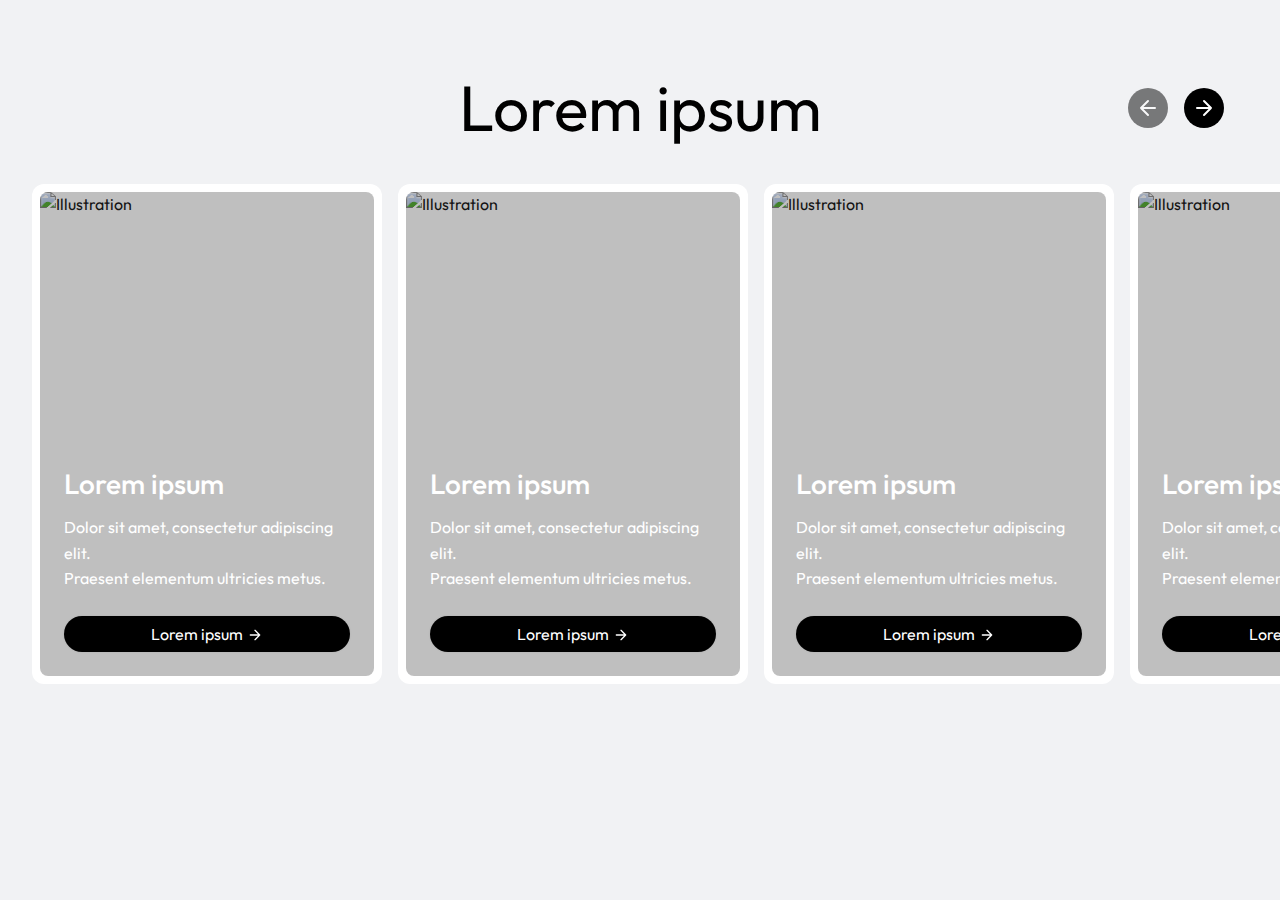
==== commit 388b9b73: "BUGFIX - Correction du grab de l'image par l'inset qui faisait bugger le carousel" ====
--- a/src/scripts/generation/modern-design/carousel/full-image/index.html
+++ b/src/scripts/generation/modern-design/carousel/full-image/index.html
@@ -34,253 +34,264 @@
                 <div class="carousel-container">
                     <div class="carousel-track">
                         <div class="carousel-card">
-                            <img src="../../../../../assets/images/illustrations/1.jpg" alt="Illustration">
-                            <div class="card-background"></div>
-                            <div class="card-content">
-                                <h3>Lorem ipsum</h3>
-                                <p>Dolor sit amet, consectetur adipiscing elit.<br>Praesent elementum ultricies metus.
-                                </p>
-                                <div class="buttons-container">
-                                    <button class="more-info-button">
-                                        <a href="#">
-                                            <p>Lorem ipsum</p>
-                                            <span class="arrow-icon">
-                                                <svg class="arrow" width="16" height="16" viewBox="0 0 24 24"
-                                                    fill="none" xmlns="http://www.w3.org/2000/svg">
-                                                    <path d="M5 12H19M19 12L12 5M19 12L12 19" stroke="currentColor"
-                                                        stroke-width="2" stroke-linecap="round"
-                                                        stroke-linejoin="round" />
-                                                </svg>
-                                            </span>
-                                        </a>
-                                    </button>
-                                </div>
-                            </div>
-                        </div>
-
-                        <div class="carousel-card">
-                            <img src="../../../../../assets/images/illustrations/2.jpg" alt="Illustration">
-                            <div class="card-background"></div>
-                            <div class="card-content">
-                                <h3>Lorem ipsum</h3>
-                                <p>Dolor sit amet, consectetur adipiscing elit.<br>Praesent elementum ultricies metus.
-                                </p>
-                                <div class="buttons-container">
-                                    <button class="more-info-button">
-                                        <a href="#">
-                                            <p>Lorem ipsum</p>
-                                            <span class="arrow-icon">
-                                                <svg class="arrow" width="16" height="16" viewBox="0 0 24 24"
-                                                    fill="none" xmlns="http://www.w3.org/2000/svg">
-                                                    <path d="M5 12H19M19 12L12 5M19 12L12 19" stroke="currentColor"
-                                                        stroke-width="2" stroke-linecap="round"
-                                                        stroke-linejoin="round" />
-                                                </svg>
-                                            </span>
-                                        </a>
-                                    </button>
-                                </div>
-                            </div>
-                        </div>
-
-                        <div class="carousel-card">
-                            <img src="../../../../../assets/images/illustrations/3.jpg" alt="Illustration">
-                            <div class="card-background"></div>
-                            <div class="card-content">
-                                <h3>Lorem ipsum</h3>
-                                <p>Dolor sit amet, consectetur adipiscing elit.<br>Praesent elementum ultricies metus.
-                                </p>
-                                <div class="buttons-container">
-                                    <button class="more-info-button">
-                                        <a href="#">
-                                            <p>Lorem ipsum</p>
-                                            <span class="arrow-icon">
-                                                <svg class="arrow" width="16" height="16" viewBox="0 0 24 24"
-                                                    fill="none" xmlns="http://www.w3.org/2000/svg">
-                                                    <path d="M5 12H19M19 12L12 5M19 12L12 19" stroke="currentColor"
-                                                        stroke-width="2" stroke-linecap="round"
-                                                        stroke-linejoin="round" />
-                                                </svg>
-                                            </span>
-                                        </a>
-                                    </button>
-                                </div>
-                            </div>
-                        </div>
-
-                        <div class="carousel-card">
-                            <img src="../../../../../assets/images/illustrations/4.jpg" alt="Illustration">
-                            <div class="card-background"></div>
-                            <div class="card-content">
-                                <h3>Lorem ipsum</h3>
-                                <p>Dolor sit amet, consectetur adipiscing elit.<br>Praesent elementum ultricies metus.
-                                </p>
-                                <div class="buttons-container">
-                                    <button class="more-info-button">
-                                        <a href="#">
-                                            <p>Lorem ipsum</p>
-                                            <span class="arrow-icon">
-                                                <svg class="arrow" width="16" height="16" viewBox="0 0 24 24"
-                                                    fill="none" xmlns="http://www.w3.org/2000/svg">
-                                                    <path d="M5 12H19M19 12L12 5M19 12L12 19" stroke="currentColor"
-                                                        stroke-width="2" stroke-linecap="round"
-                                                        stroke-linejoin="round" />
-                                                </svg>
-                                            </span>
-                                        </a>
-                                    </button>
-                                </div>
-                            </div>
-                        </div>
-
-                        <div class="carousel-card">
-                            <img src="../../../../../assets/images/illustrations/5.jpg" alt="Illustration">
-                            <div class="card-background"></div>
-                            <div class="card-content">
-                                <h3>Lorem ipsum</h3>
-                                <p>Dolor sit amet, consectetur adipiscing elit.<br>Praesent elementum ultricies metus.
-                                </p>
-                                <div class="buttons-container">
-                                    <button class="more-info-button">
-                                        <a href="#">
-                                            <p>Lorem ipsum</p>
-                                            <span class="arrow-icon">
-                                                <svg class="arrow" width="16" height="16" viewBox="0 0 24 24"
-                                                    fill="none" xmlns="http://www.w3.org/2000/svg">
-                                                    <path d="M5 12H19M19 12L12 5M19 12L12 19" stroke="currentColor"
-                                                        stroke-width="2" stroke-linecap="round"
-                                                        stroke-linejoin="round" />
-                                                </svg>
-                                            </span>
-                                        </a>
-                                    </button>
-                                </div>
-                            </div>
-                        </div>
-
-                        <div class="carousel-card">
-                            <img src="../../../../../assets/images/illustrations/6.jpg" alt="Illustration">
-                            <div class="card-background"></div>
-                            <div class="card-content">
-                                <h3>Lorem ipsum</h3>
-                                <p>Dolor sit amet, consectetur adipiscing elit.<br>Praesent elementum ultricies metus.
-                                </p>
-                                <div class="buttons-container">
-                                    <button class="more-info-button">
-                                        <a href="#">
-                                            <p>Lorem ipsum</p>
-                                            <span class="arrow-icon">
-                                                <svg class="arrow" width="16" height="16" viewBox="0 0 24 24"
-                                                    fill="none" xmlns="http://www.w3.org/2000/svg">
-                                                    <path d="M5 12H19M19 12L12 5M19 12L12 19" stroke="currentColor"
-                                                        stroke-width="2" stroke-linecap="round"
-                                                        stroke-linejoin="round" />
-                                                </svg>
-                                            </span>
-                                        </a>
-                                    </button>
-                                </div>
-                            </div>
-                        </div>
-
-                        <div class="carousel-card">
-                            <img src="../../../../../assets/images/illustrations/7.jpg" alt="Illustration">
-                            <div class="card-background"></div>
-                            <div class="card-content">
-                                <h3>Lorem ipsum</h3>
-                                <p>Dolor sit amet, consectetur adipiscing elit.<br>Praesent elementum ultricies metus.
-                                </p>
-                                <div class="buttons-container">
-                                    <button class="more-info-button">
-                                        <a href="#">
-                                            <p>Lorem ipsum</p>
-                                            <span class="arrow-icon">
-                                                <svg class="arrow" width="16" height="16" viewBox="0 0 24 24"
-                                                    fill="none" xmlns="http://www.w3.org/2000/svg">
-                                                    <path d="M5 12H19M19 12L12 5M19 12L12 19" stroke="currentColor"
-                                                        stroke-width="2" stroke-linecap="round"
-                                                        stroke-linejoin="round" />
-                                                </svg>
-                                            </span>
-                                        </a>
-                                    </button>
-                                </div>
-                            </div>
-                        </div>
-
-                        <div class="carousel-card">
-                            <img src="../../../../../assets/images/illustrations/8.jpg" alt="Illustration">
-                            <div class="card-background"></div>
-                            <div class="card-content">
-                                <h3>Lorem ipsum</h3>
-                                <p>Dolor sit amet, consectetur adipiscing elit.<br>Praesent elementum ultricies metus.
-                                </p>
-                                <div class="buttons-container">
-                                    <button class="more-info-button">
-                                        <a href="#">
-                                            <p>Lorem ipsum</p>
-                                            <span class="arrow-icon">
-                                                <svg class="arrow" width="16" height="16" viewBox="0 0 24 24"
-                                                    fill="none" xmlns="http://www.w3.org/2000/svg">
-                                                    <path d="M5 12H19M19 12L12 5M19 12L12 19" stroke="currentColor"
-                                                        stroke-width="2" stroke-linecap="round"
-                                                        stroke-linejoin="round" />
-                                                </svg>
-                                            </span>
-                                        </a>
-                                    </button>
-                                </div>
-                            </div>
-                        </div>
-
-                        <div class="carousel-card">
-                            <img src="../../../../../assets/images/illustrations/9.jpg" alt="Illustration">
-                            <div class="card-background"></div>
-                            <div class="card-content">
-                                <h3>Lorem ipsum</h3>
-                                <p>Dolor sit amet, consectetur adipiscing elit.<br>Praesent elementum ultricies metus.
-                                </p>
-                                <div class="buttons-container">
-                                    <button class="more-info-button">
-                                        <a href="#">
-                                            <p>Lorem ipsum</p>
-                                            <span class="arrow-icon">
-                                                <svg class="arrow" width="16" height="16" viewBox="0 0 24 24"
-                                                    fill="none" xmlns="http://www.w3.org/2000/svg">
-                                                    <path d="M5 12H19M19 12L12 5M19 12L12 19" stroke="currentColor"
-                                                        stroke-width="2" stroke-linecap="round"
-                                                        stroke-linejoin="round" />
-                                                </svg>
-                                            </span>
-                                        </a>
-                                    </button>
-                                </div>
-                            </div>
-                        </div>
-
-                        <div class="carousel-card">
-                            <img src="../../../../../assets/images/illustrations/10.jpg" alt="Illustration">
-                            <div class="card-background"></div>
-                            <div class="card-content">
-                                <h3>Lorem ipsum</h3>
-                                <p>Dolor sit amet, consectetur adipiscing elit.<br>Praesent elementum ultricies metus.
-                                </p>
-                                <div class="buttons-container">
-                                    <button class="more-info-button">
-                                        <a href="#">
-                                            <p>Lorem ipsum</p>
-                                            <span class="arrow-icon">
-                                                <svg class="arrow" width="16" height="16" viewBox="0 0 24 24"
-                                                    fill="none" xmlns="http://www.w3.org/2000/svg">
-                                                    <path d="M5 12H19M19 12L12 5M19 12L12 19" stroke="currentColor"
-                                                        stroke-width="2" stroke-linecap="round"
-                                                        stroke-linejoin="round" />
-                                                </svg>
-                                            </span>
-                                        </a>
-                                    </button>
-                                </div>
-                            </div>
+                            <img src="src/assets/images/illustrations/1.jpg" alt="Illustration">
+                            <div class="overlay-transparent"></div>
+                            <div class="overlay-dark"></div>
+                            <div class="card-content">
+                                <h3>Lorem ipsum</h3>
+                                <p>Dolor sit amet, consectetur adipiscing elit.<br>Praesent elementum ultricies metus.
+                                </p>
+                                <div class="buttons-container">
+                                    <button class="more-info-button">
+                                        <a href="#">
+                                            <p>Lorem ipsum</p>
+                                            <span class="arrow-icon">
+                                                <svg class="arrow" width="16" height="16" viewBox="0 0 24 24"
+                                                    fill="none" xmlns="http://www.w3.org/2000/svg">
+                                                    <path d="M5 12H19M19 12L12 5M19 12L12 19" stroke="currentColor"
+                                                        stroke-width="2" stroke-linecap="round"
+                                                        stroke-linejoin="round" />
+                                                </svg>
+                                            </span>
+                                        </a>
+                                    </button>
+                                </div>
+                            </div>
+                        </div>
+
+                        <div class="carousel-card">
+                            <img src="src/assets/images/illustrations/2.jpg" alt="Illustration">
+                            <div class="overlay-transparent"></div>
+                            <div class="overlay-dark"></div>
+                            <div class="card-content">
+                                <h3>Lorem ipsum</h3>
+                                <p>Dolor sit amet, consectetur adipiscing elit.<br>Praesent elementum ultricies metus.
+                                </p>
+                                <div class="buttons-container">
+                                    <button class="more-info-button">
+                                        <a href="#">
+                                            <p>Lorem ipsum</p>
+                                            <span class="arrow-icon">
+                                                <svg class="arrow" width="16" height="16" viewBox="0 0 24 24"
+                                                    fill="none" xmlns="http://www.w3.org/2000/svg">
+                                                    <path d="M5 12H19M19 12L12 5M19 12L12 19" stroke="currentColor"
+                                                        stroke-width="2" stroke-linecap="round"
+                                                        stroke-linejoin="round" />
+                                                </svg>
+                                            </span>
+                                        </a>
+                                    </button>
+                                </div>
+                            </div>
+                        </div>
+
+                        <div class="carousel-card">
+                            <img src="src/assets/images/illustrations/3.jpg" alt="Illustration">
+                            <div class="overlay-transparent"></div>
+                            <div class="overlay-dark"></div>
+                            <div class="card-content">
+                                <h3>Lorem ipsum</h3>
+                                <p>Dolor sit amet, consectetur adipiscing elit.<br>Praesent elementum ultricies metus.
+                                </p>
+                                <div class="buttons-container">
+                                    <button class="more-info-button">
+                                        <a href="#">
+                                            <p>Lorem ipsum</p>
+                                            <span class="arrow-icon">
+                                                <svg class="arrow" width="16" height="16" viewBox="0 0 24 24"
+                                                    fill="none" xmlns="http://www.w3.org/2000/svg">
+                                                    <path d="M5 12H19M19 12L12 5M19 12L12 19" stroke="currentColor"
+                                                        stroke-width="2" stroke-linecap="round"
+                                                        stroke-linejoin="round" />
+                                                </svg>
+                                            </span>
+                                        </a>
+                                    </button>
+                                </div>
+                            </div>
+                        </div>
+
+                        <div class="carousel-card">
+                            <img src="src/assets/images/illustrations/4.jpg" alt="Illustration">
+                            <div class="overlay-transparent"></div>
+                            <div class="overlay-dark"></div>
+                            <div class="card-content">
+                                <h3>Lorem ipsum</h3>
+                                <p>Dolor sit amet, consectetur adipiscing elit.<br>Praesent elementum ultricies metus.
+                                </p>
+                                <div class="buttons-container">
+                                    <button class="more-info-button">
+                                        <a href="#">
+                                            <p>Lorem ipsum</p>
+                                            <span class="arrow-icon">
+                                                <svg class="arrow" width="16" height="16" viewBox="0 0 24 24"
+                                                    fill="none" xmlns="http://www.w3.org/2000/svg">
+                                                    <path d="M5 12H19M19 12L12 5M19 12L12 19" stroke="currentColor"
+                                                        stroke-width="2" stroke-linecap="round"
+                                                        stroke-linejoin="round" />
+                                                </svg>
+                                            </span>
+                                        </a>
+                                    </button>
+                                </div>
+                            </div>
+                        </div>
+
+                        <div class="carousel-card">
+                            <img src="src/assets/images/illustrations/5.jpg" alt="Illustration">
+                            <div class="overlay-transparent"></div>
+                            <div class="overlay-dark"></div>
+                            <div class="card-content">
+                                <h3>Lorem ipsum</h3>
+                                <p>Dolor sit amet, consectetur adipiscing elit.<br>Praesent elementum ultricies metus.
+                                </p>
+                                <div class="buttons-container">
+                                    <button class="more-info-button">
+                                        <a href="#">
+                                            <p>Lorem ipsum</p>
+                                            <span class="arrow-icon">
+                                                <svg class="arrow" width="16" height="16" viewBox="0 0 24 24"
+                                                    fill="none" xmlns="http://www.w3.org/2000/svg">
+                                                    <path d="M5 12H19M19 12L12 5M19 12L12 19" stroke="currentColor"
+                                                        stroke-width="2" stroke-linecap="round"
+                                                        stroke-linejoin="round" />
+                                                </svg>
+                                            </span>
+                                        </a>
+                                    </button>
+                                </div>
+                            </div>
+                        </div>
+
+                        <div class="carousel-card">
+                            <img src="src/assets/images/illustrations/6.jpg" alt="Illustration">
+                            <div class="overlay-transparent"></div>
+                            <div class="overlay-dark"></div>
+                            <div class="card-content">
+                                <h3>Lorem ipsum</h3>
+                                <p>Dolor sit amet, consectetur adipiscing elit.<br>Praesent elementum ultricies metus.
+                                </p>
+                                <div class="buttons-container">
+                                    <button class="more-info-button">
+                                        <a href="#">
+                                            <p>Lorem ipsum</p>
+                                            <span class="arrow-icon">
+                                                <svg class="arrow" width="16" height="16" viewBox="0 0 24 24"
+                                                    fill="none" xmlns="http://www.w3.org/2000/svg">
+                                                    <path d="M5 12H19M19 12L12 5M19 12L12 19" stroke="currentColor"
+                                                        stroke-width="2" stroke-linecap="round"
+                                                        stroke-linejoin="round" />
+                                                </svg>
+                                            </span>
+                                        </a>
+                                    </button>
+                                </div>
+                            </div>
+                        </div>
+
+                        <div class="carousel-card">
+                            <img src="src/assets/images/illustrations/7.jpg" alt="Illustration">
+                            <div class="overlay-transparent"></div>
+                            <div class="overlay-dark"></div>
+                            <div class="card-content">
+                                <h3>Lorem ipsum</h3>
+                                <p>Dolor sit amet, consectetur adipiscing elit.<br>Praesent elementum ultricies metus.
+                                </p>
+                                <div class="buttons-container">
+                                    <button class="more-info-button">
+                                        <a href="#">
+                                            <p>Lorem ipsum</p>
+                                            <span class="arrow-icon">
+                                                <svg class="arrow" width="16" height="16" viewBox="0 0 24 24"
+                                                    fill="none" xmlns="http://www.w3.org/2000/svg">
+                                                    <path d="M5 12H19M19 12L12 5M19 12L12 19" stroke="currentColor"
+                                                        stroke-width="2" stroke-linecap="round"
+                                                        stroke-linejoin="round" />
+                                                </svg>
+                                            </span>
+                                        </a>
+                                    </button>
+                                </div>
+                            </div>
+                        </div>
+
+                        <div class="carousel-card">
+                            <img src="src/assets/images/illustrations/8.jpg" alt="Illustration">
+                            <div class="overlay-transparent"></div>
+                            <div class="overlay-dark"></div>
+                            <div class="card-content">
+                                <h3>Lorem ipsum</h3>
+                                <p>Dolor sit amet, consectetur adipiscing elit.<br>Praesent elementum ultricies metus.
+                                </p>
+                                <div class="buttons-container">
+                                    <button class="more-info-button">
+                                        <a href="#">
+                                            <p>Lorem ipsum</p>
+                                            <span class="arrow-icon">
+                                                <svg class="arrow" width="16" height="16" viewBox="0 0 24 24"
+                                                    fill="none" xmlns="http://www.w3.org/2000/svg">
+                                                    <path d="M5 12H19M19 12L12 5M19 12L12 19" stroke="currentColor"
+                                                        stroke-width="2" stroke-linecap="round"
+                                                        stroke-linejoin="round" />
+                                                </svg>
+                                            </span>
+                                        </a>
+                                    </button>
+                                </div>
+                            </div>
+                        </div>
+
+                        <div class="carousel-card">
+                            <img src="src/assets/images/illustrations/9.jpg" alt="Illustration">
+                            <div class="overlay-transparent"></div>
+                            <div class="overlay-dark"></div>
+                            <div class="card-content">
+                                <h3>Lorem ipsum</h3>
+                                <p>Dolor sit amet, consectetur adipiscing elit.<br>Praesent elementum ultricies metus.
+                                </p>
+                                <div class="buttons-container">
+                                    <button class="more-info-button">
+                                        <a href="#">
+                                            <p>Lorem ipsum</p>
+                                            <span class="arrow-icon">
+                                                <svg class="arrow" width="16" height="16" viewBox="0 0 24 24"
+                                                    fill="none" xmlns="http://www.w3.org/2000/svg">
+                                                    <path d="M5 12H19M19 12L12 5M19 12L12 19" stroke="currentColor"
+                                                        stroke-width="2" stroke-linecap="round"
+                                                        stroke-linejoin="round" />
+                                                </svg>
+                                            </span>
+                                        </a>
+                                    </button>
+                                </div>
+                            </div>
+                        </div>
+
+                        <div class="carousel-card">
+                            <img src="src/assets/images/illustrations/10.jpg" alt="Illustration">
+                            <div class="overlay-transparent"></div>
+                            <div class="overlay-dark"></div>
+                            <div class="card-content">
+                                <h3>Lorem ipsum</h3>
+                                <p>Dolor sit amet, consectetur adipiscing elit.<br>Praesent elementum ultricies metus.
+                                </p>
+                                <div class="buttons-container">
+                                    <button class="more-info-button">
+                                        <a href="#">
+                                            <p>Lorem ipsum</p>
+                                            <span class="arrow-icon">
+                                                <svg class="arrow" width="16" height="16" viewBox="0 0 24 24"
+                                                    fill="none" xmlns="http://www.w3.org/2000/svg">
+                                                    <path d="M5 12H19M19 12L12 5M19 12L12 19" stroke="currentColor"
+                                                        stroke-width="2" stroke-linecap="round"
+                                                        stroke-linejoin="round" />
+                                                </svg>
+                                            </span>
+                                        </a>
+                                    </button>
+                                </div>
+                            </div>
+
                         </div>
                     </div>
                 </div>
@@ -291,4 +302,4 @@
     <script src="../../../../../scripts/components/carousel.js"></script>
 </body>
 
-</html>
+</html>--- a/src/styles/components/modern-design/carousel/full-image/style.css
+++ b/src/styles/components/modern-design/carousel/full-image/style.css
@@ -33,8 +33,8 @@
     background: var(--clr-primary-100);
     border: none;
     border-radius: 50%;
-    width: 50px;
-    height: 50px;
+    width: 40px;
+    height: 40px;
     color: var(--clr-neutral-0);
     cursor: pointer;
     display: flex;
@@ -79,7 +79,7 @@
 
 .carousel-track {
     display: flex;
-    gap: var(--padding-24);
+    gap: var(--padding-16);
     padding-bottom: var(--padding-16);
     user-select: none;
     overflow: visible;
@@ -93,7 +93,6 @@
     border-radius: var(--border-radius-12);
     overflow: hidden;
     background-color: var(--clr-card);
-    border: 1px solid var(--clr-primary-10);
     transition: transform 0.15s ease-out, box-shadow 0.15s ease-out;
     user-select: none;
     z-index: 1;
@@ -108,33 +107,41 @@
 }
 
 .carousel-card:hover img {
-    transform: scale(1.1);
-    transition: transform 0.5s ease;
+    transform: scale(1.05);
+    transition: transform 0.3s ease;
 }
 
 .carousel-card img {
     width: 100%;
     height: 100%;
+    padding: 0.5rem;
+    border-radius: var(--border-radius-16);
     object-fit: cover;
-    transition: transform 0.5s ease;
-}
-
-.carousel-card .card-background {
-    position: absolute;
-    top: 0;
+    transition: transform 0.3s ease;
+}
+
+.carousel-card .overlay-transparent {
+    position: absolute;
+    inset: 0;
+    border-radius: var(--border-radius-8);
+    background: transparent;
+    z-index: 1;
+}
+
+.carousel-card .overlay-dark {
+    position: absolute;
+    inset: 0.5rem;
+    border-radius: var(--border-radius-8);
+    background: rgba(0, 0, 0, 0.25);
+    z-index: 1;
+}
+
+.carousel-card .card-content {
+    position: absolute;
     left: 0;
     right: 0;
     bottom: 0;
-    background: rgba(0, 0, 0, 0.25);
-    z-index: 1;
-}
-
-.carousel-card .card-content {
-    position: absolute;
-    left: 0;
-    right: 0;
-    bottom: 0;
-    color: var(--clr-neutral-100);
+    color: var(--clr-carousel-text);
     padding: var(--padding-32);
     display: flex;
     flex-direction: column;
